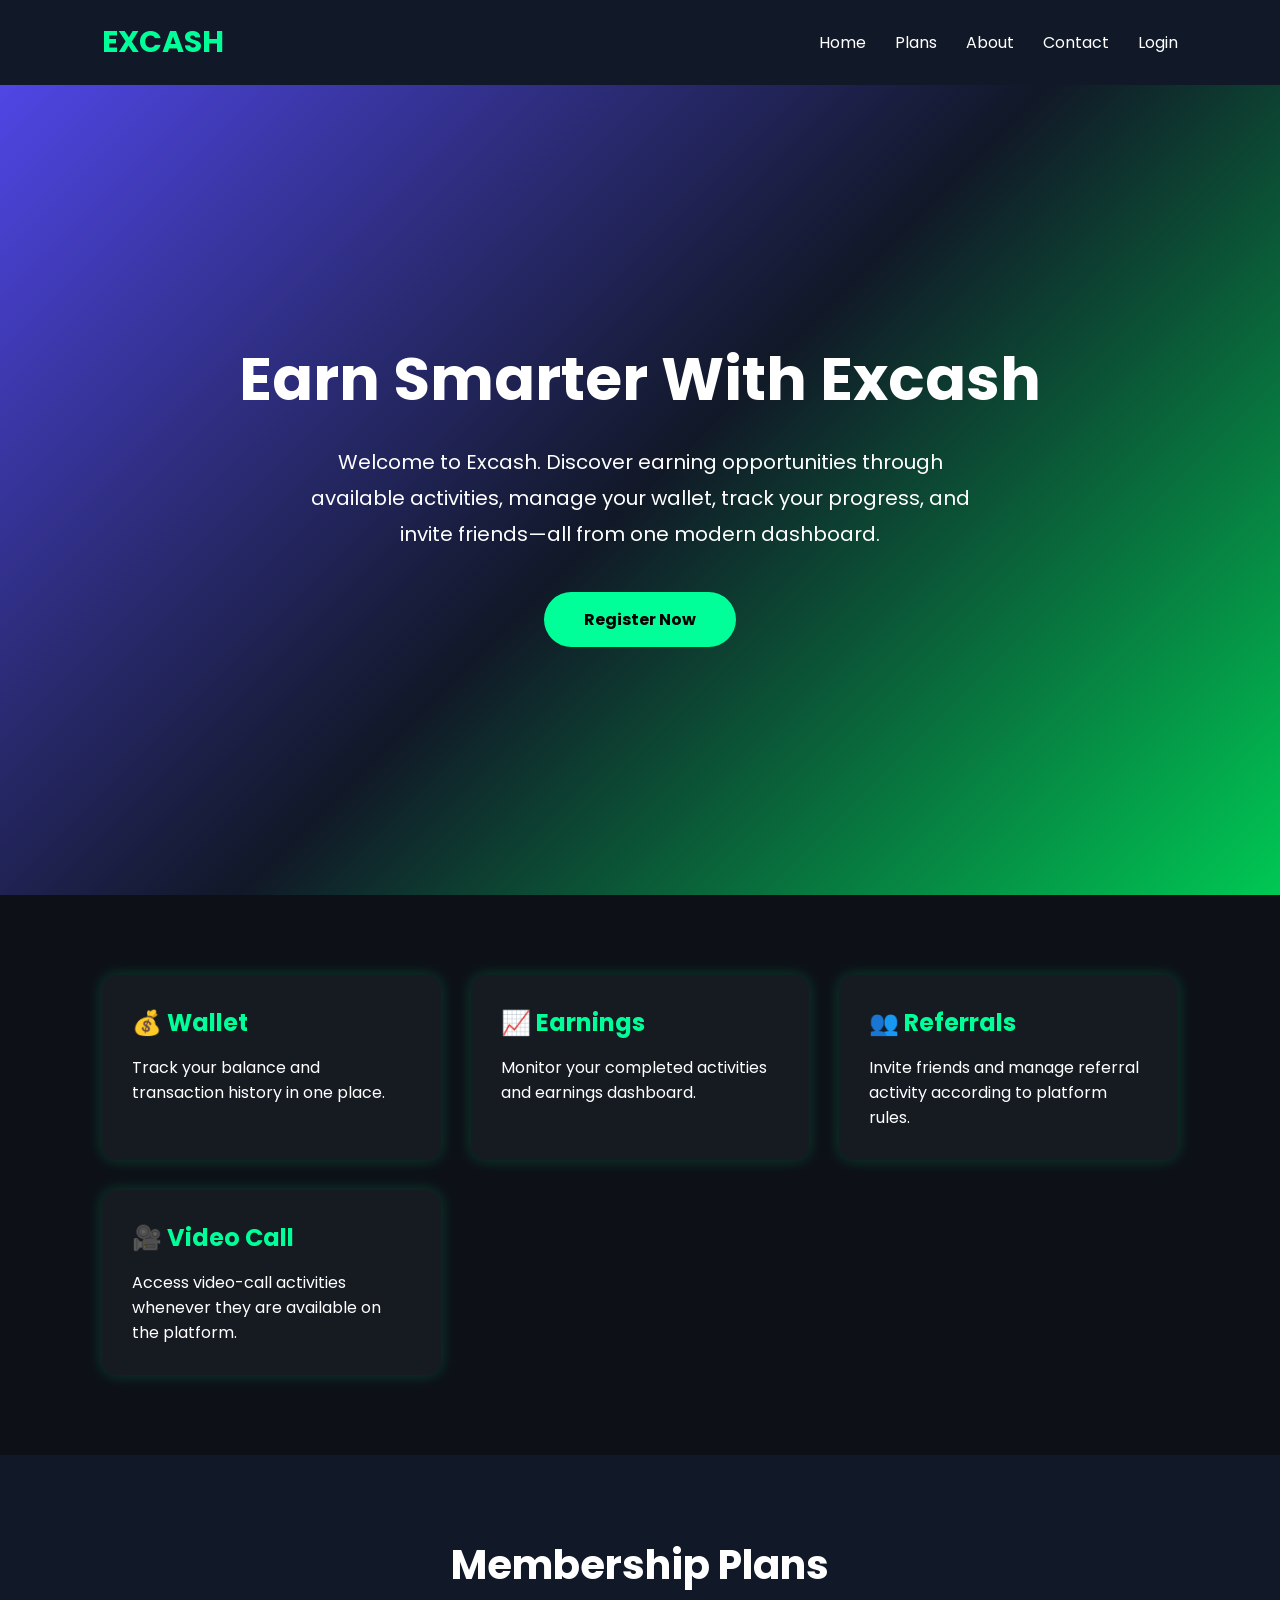
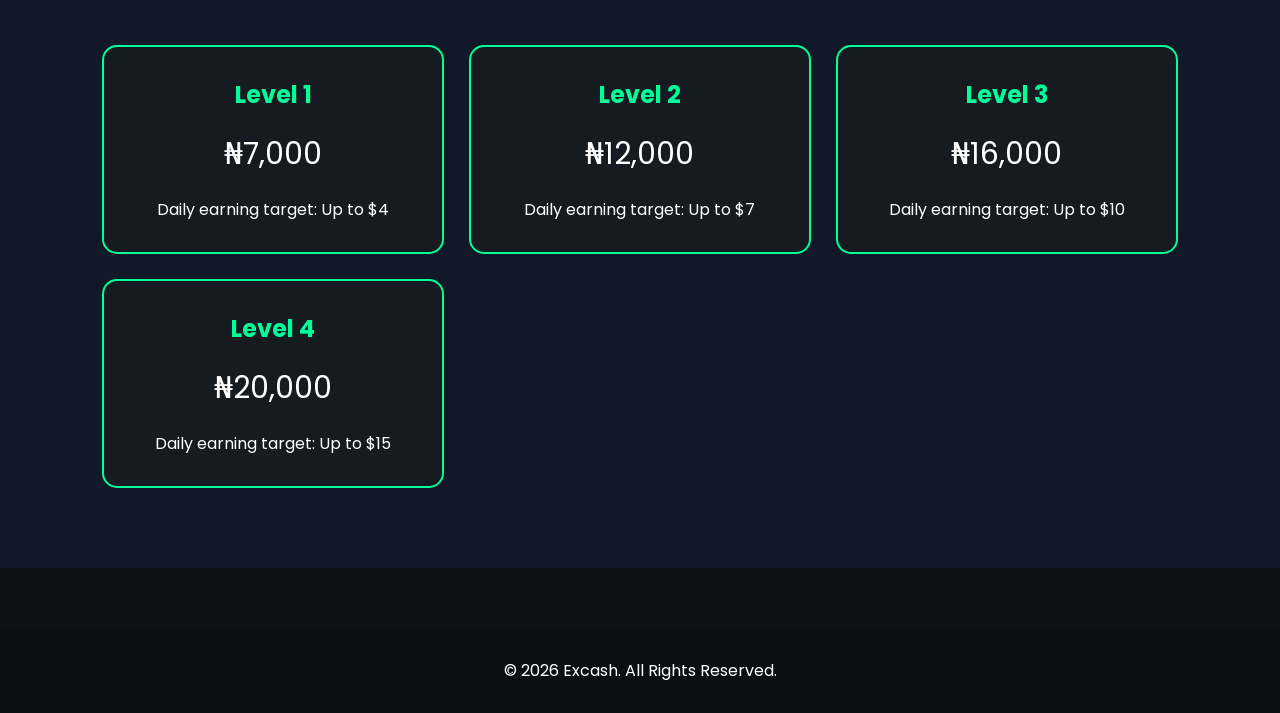
==== index.html @ 69fe3d71 "Remove Firebase and app script includes from index.html Removed Firebase script includes and app scr" ====
<!DOCTYPE html>
<html lang="en">
<head>
<meta charset="UTF-8">
<meta name="viewport" content="width=device-width, initial-scale=1.0">
<title>Excash | Earn Smarter</title>

<link href="https://fonts.googleapis.com/css2?family=Poppins:wght@300;400;600;700&display=swap" rel="stylesheet">

<style>

*{
margin:0;
padding:0;
box-sizing:border-box;
font-family:'Poppins',sans-serif;
}

body{
background:#0d1117;
color:white;
}

header{
display:flex;
justify-content:space-between;
align-items:center;
padding:20px 8%;
background:#111827;
position:sticky;
top:0;
}

.logo{
font-size:30px;
font-weight:700;
color:#00ff99;
}

nav a{
color:white;
text-decoration:none;
margin-left:25px;
transition:.3s;
}

nav a:hover{
color:#00ff99;
}

.hero{

min-height:90vh;

display:flex;

justify-content:center;

align-items:center;

flex-direction:column;

text-align:center;

padding:20px;

background:linear-gradient(135deg,#4f46e5,#111827,#00c853);

}

.hero h1{

font-size:60px;

margin-bottom:20px;

}

.hero p{

max-width:700px;

font-size:20px;

line-height:1.8;

margin-bottom:40px;

}

.btn{

display:inline-block;

padding:15px 40px;

background:#00ff99;

color:black;

border-radius:50px;

text-decoration:none;

font-weight:bold;

transition:.3s;

}

.btn:hover{

transform:scale(1.08);

}

.features{

padding:80px 8%;

display:grid;

grid-template-columns:repeat(auto-fit,minmax(250px,1fr));

gap:30px;

}

.card{

background:#161b22;

padding:30px;

border-radius:15px;

box-shadow:0 0 15px rgba(0,255,153,.2);

transition:.3s;

}

.card:hover{

transform:translateY(-8px);

}

.card h2{

color:#00ff99;

margin-bottom:15px;

}

.plans{

padding:80px 8%;

background:#111827;

}

.title{

text-align:center;

font-size:40px;

margin-bottom:50px;

}

.plan-grid{

display:grid;

grid-template-columns:repeat(auto-fit,minmax(260px,1fr));

gap:25px;

}

.plan{

background:#161b22;

padding:30px;

border-radius:15px;

text-align:center;

border:2px solid #00ff99;

}

.plan h2{

color:#00ff99;

margin-bottom:15px;

}

.price{

font-size:30px;

margin:20px 0;

}

footer{

padding:30px;

text-align:center;

background:#0b0f15;

margin-top:60px;

}

</style>

</head>

<body>

<header>

<div class="logo">EXCASH</div>

<nav>

<a href="#">Home</a>

<a href="#">Plans</a>

<a href="#">About</a>

<a href="#">Contact</a>

<a href="#">Login</a>

</nav>

</header>

<section class="hero">

<h1>Earn Smarter With Excash</h1>

<p>

Welcome to Excash. Discover earning opportunities through available activities, manage your wallet, track your progress, and invite friends—all from one modern dashboard.

</p>

<a class="btn" href="#">Register Now</a>

</section>

<section class="features">

<div class="card">

<h2>💰 Wallet</h2>

<p>Track your balance and transaction history in one place.</p>

</div>

<div class="card">

<h2>📈 Earnings</h2>

<p>Monitor your completed activities and earnings dashboard.</p>

</div>

<div class="card">

<h2>👥 Referrals</h2>

<p>Invite friends and manage referral activity according to platform rules.</p>

</div>

<div class="card">

<h2>🎥 Video Call</h2>

<p>Access video-call activities whenever they are available on the platform.</p>

</div>

</section>

<section class="plans">

<h1 class="title">Membership Plans</h1>

<div class="plan-grid">

<div class="plan">

<h2>Level 1</h2>

<div class="price">₦7,000</div>

<p>Daily earning target: Up to $4</p>

</div>

<div class="plan">

<h2>Level 2</h2>

<div class="price">₦12,000</div>

<p>Daily earning target: Up to $7</p>

</div>

<div class="plan">

<h2>Level 3</h2>

<div class="price">₦16,000</div>

<p>Daily earning target: Up to $10</p>

</div>

<div class="plan">

<h2>Level 4</h2>

<div class="price">₦20,000</div>

<p>Daily earning target: Up to $15</p>

</div>

</div>

</section>

<footer>

<p>© 2026 Excash. All Rights Reserved.</p>

</footer>












  
</body>
</html>
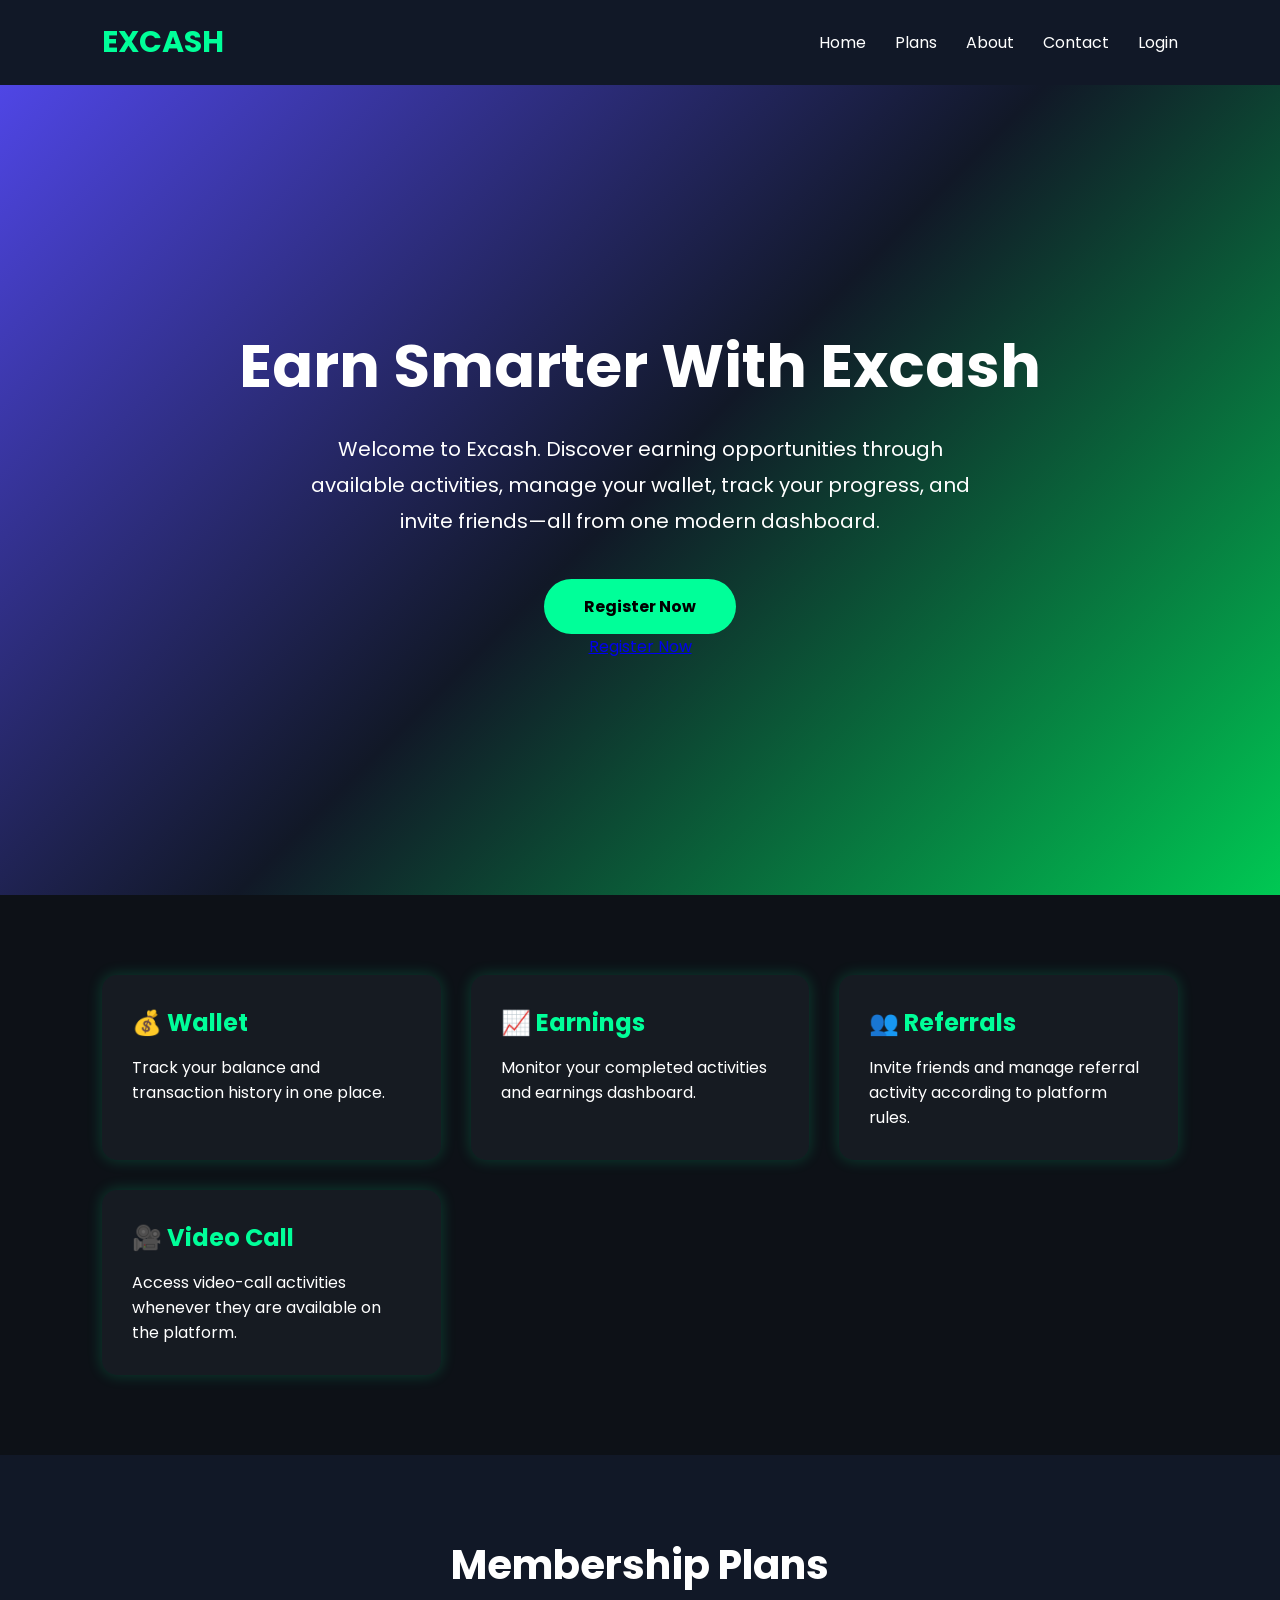
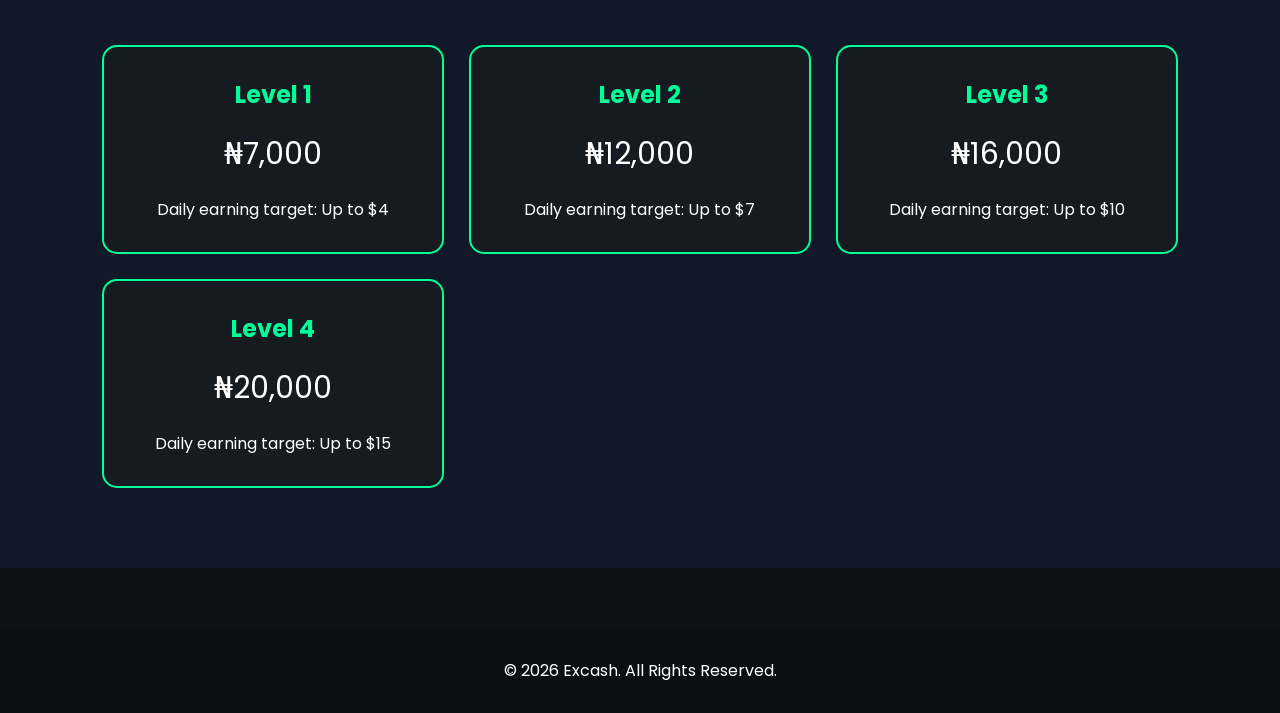
==== commit a647bf27: "Change 'Register Now' link to external registration page Updated the 'Register Now' link to point to" ====
--- a/index.html
+++ b/index.html
@@ -260,7 +260,7 @@
 
 </p>
 
-<a class="btn" href="#">Register Now</a>
+<a class="btn" href="#">Register Now</a><a href="https://yourusername.github.io/excash-register/">Register Now</a>
 
 </section>
 
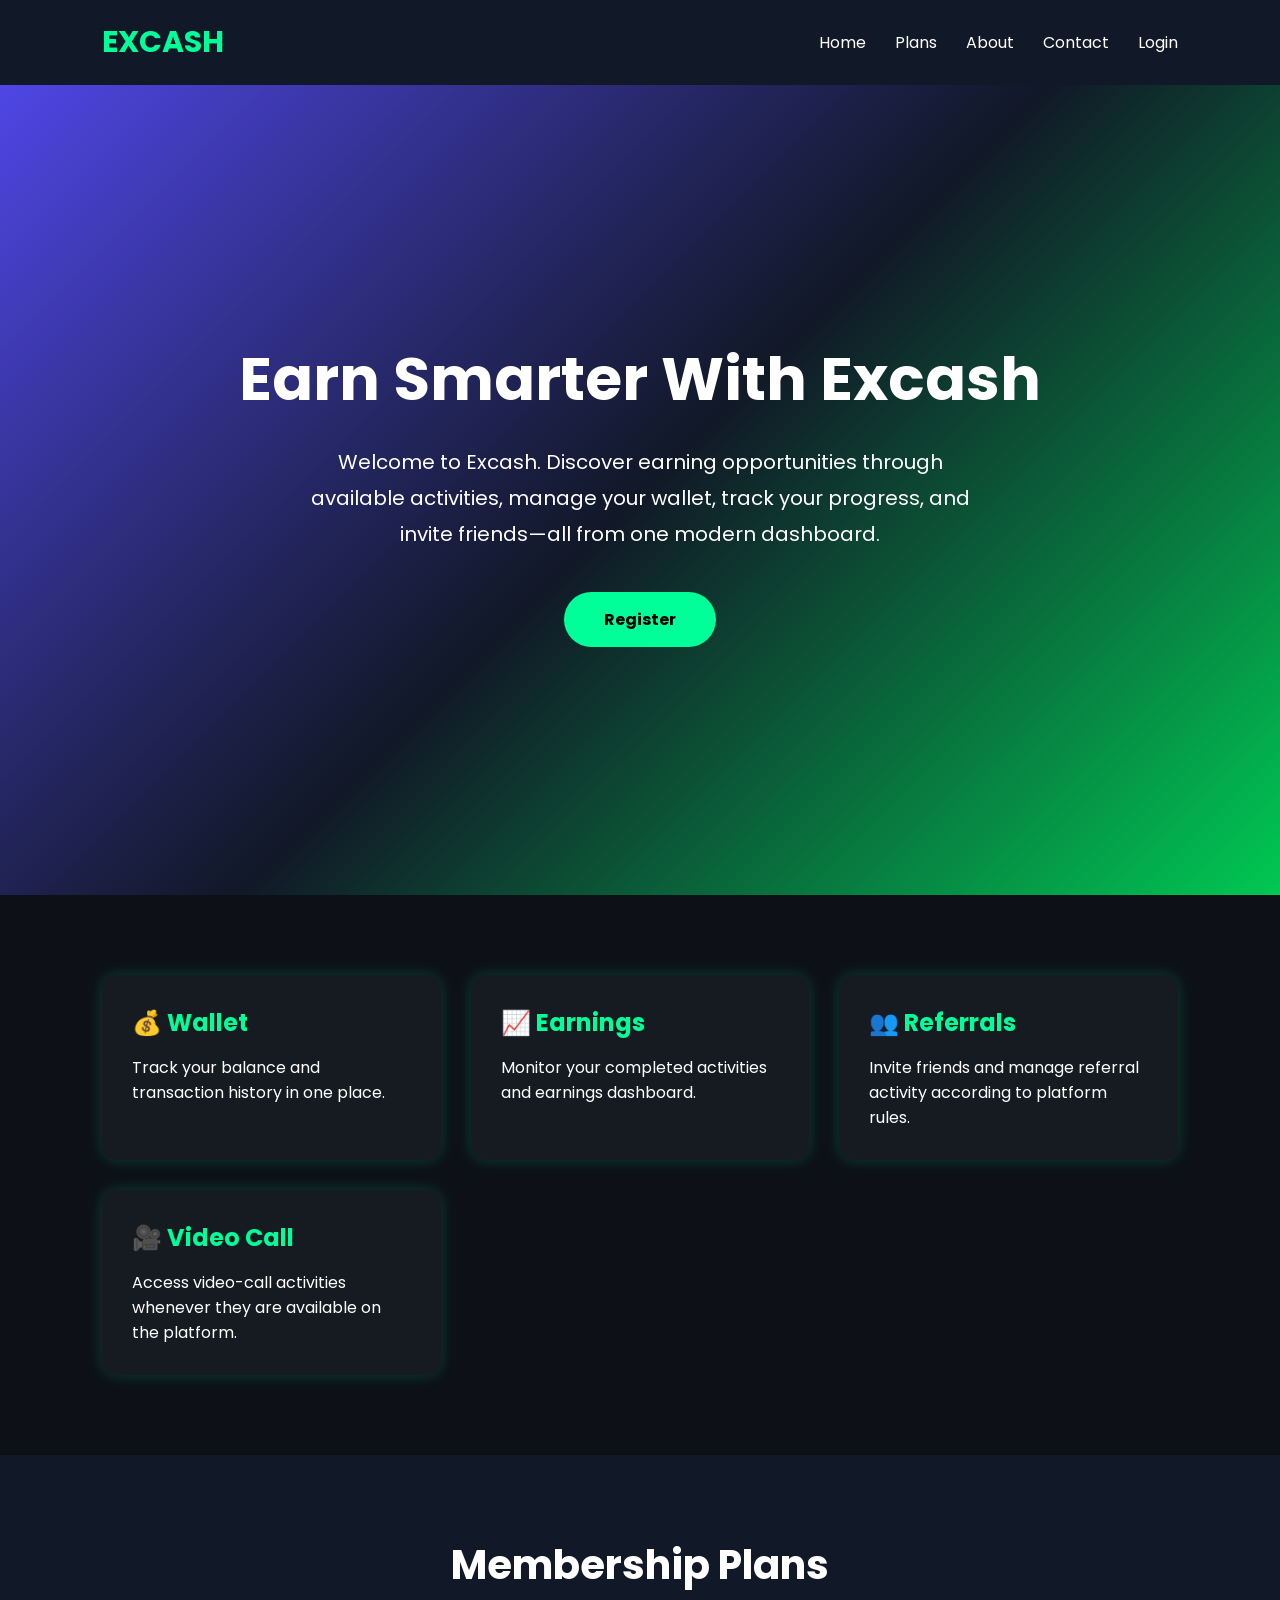
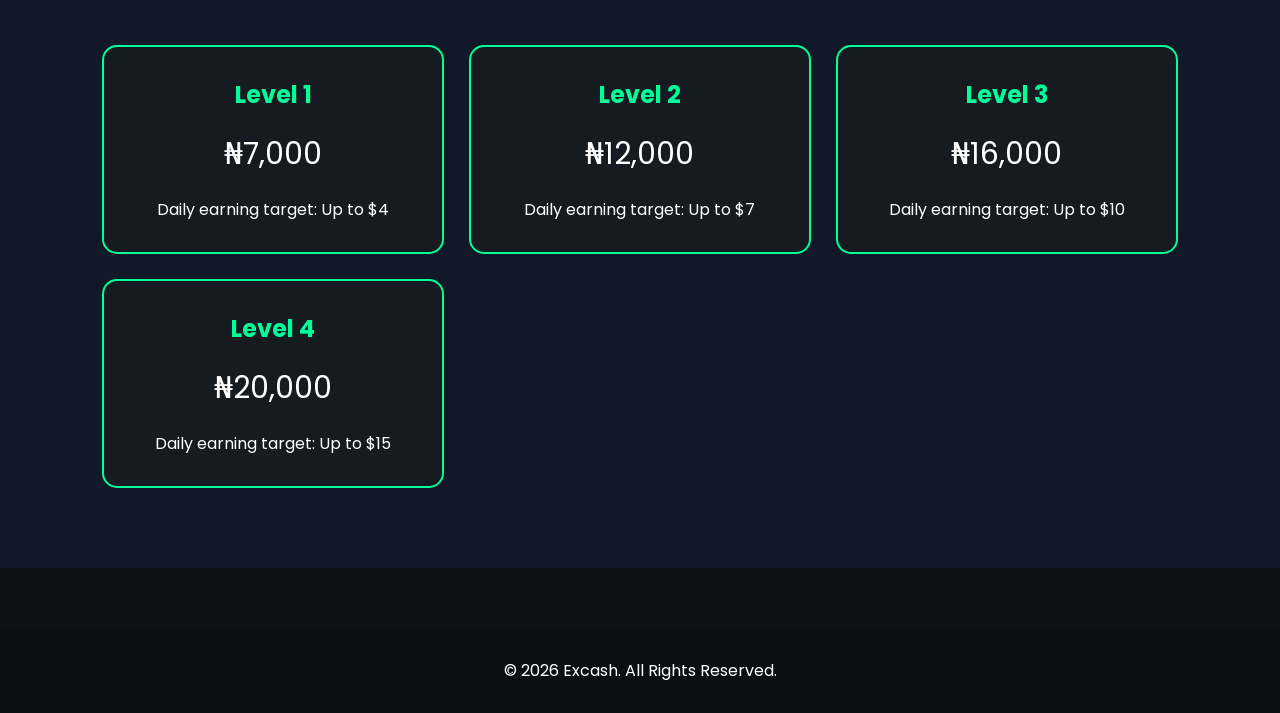
==== commit 691d0050: "Fix duplicate 'Register Now' link in index.html" ====
--- a/index.html
+++ b/index.html
@@ -260,7 +260,7 @@
 
 </p>
 
-<a class="btn" href="#">Register Now</a><a href="https://yourusername.github.io/excash-register/">Register Now</a>
+<a class="btn" href="#">Register</a>
 
 </section>
 
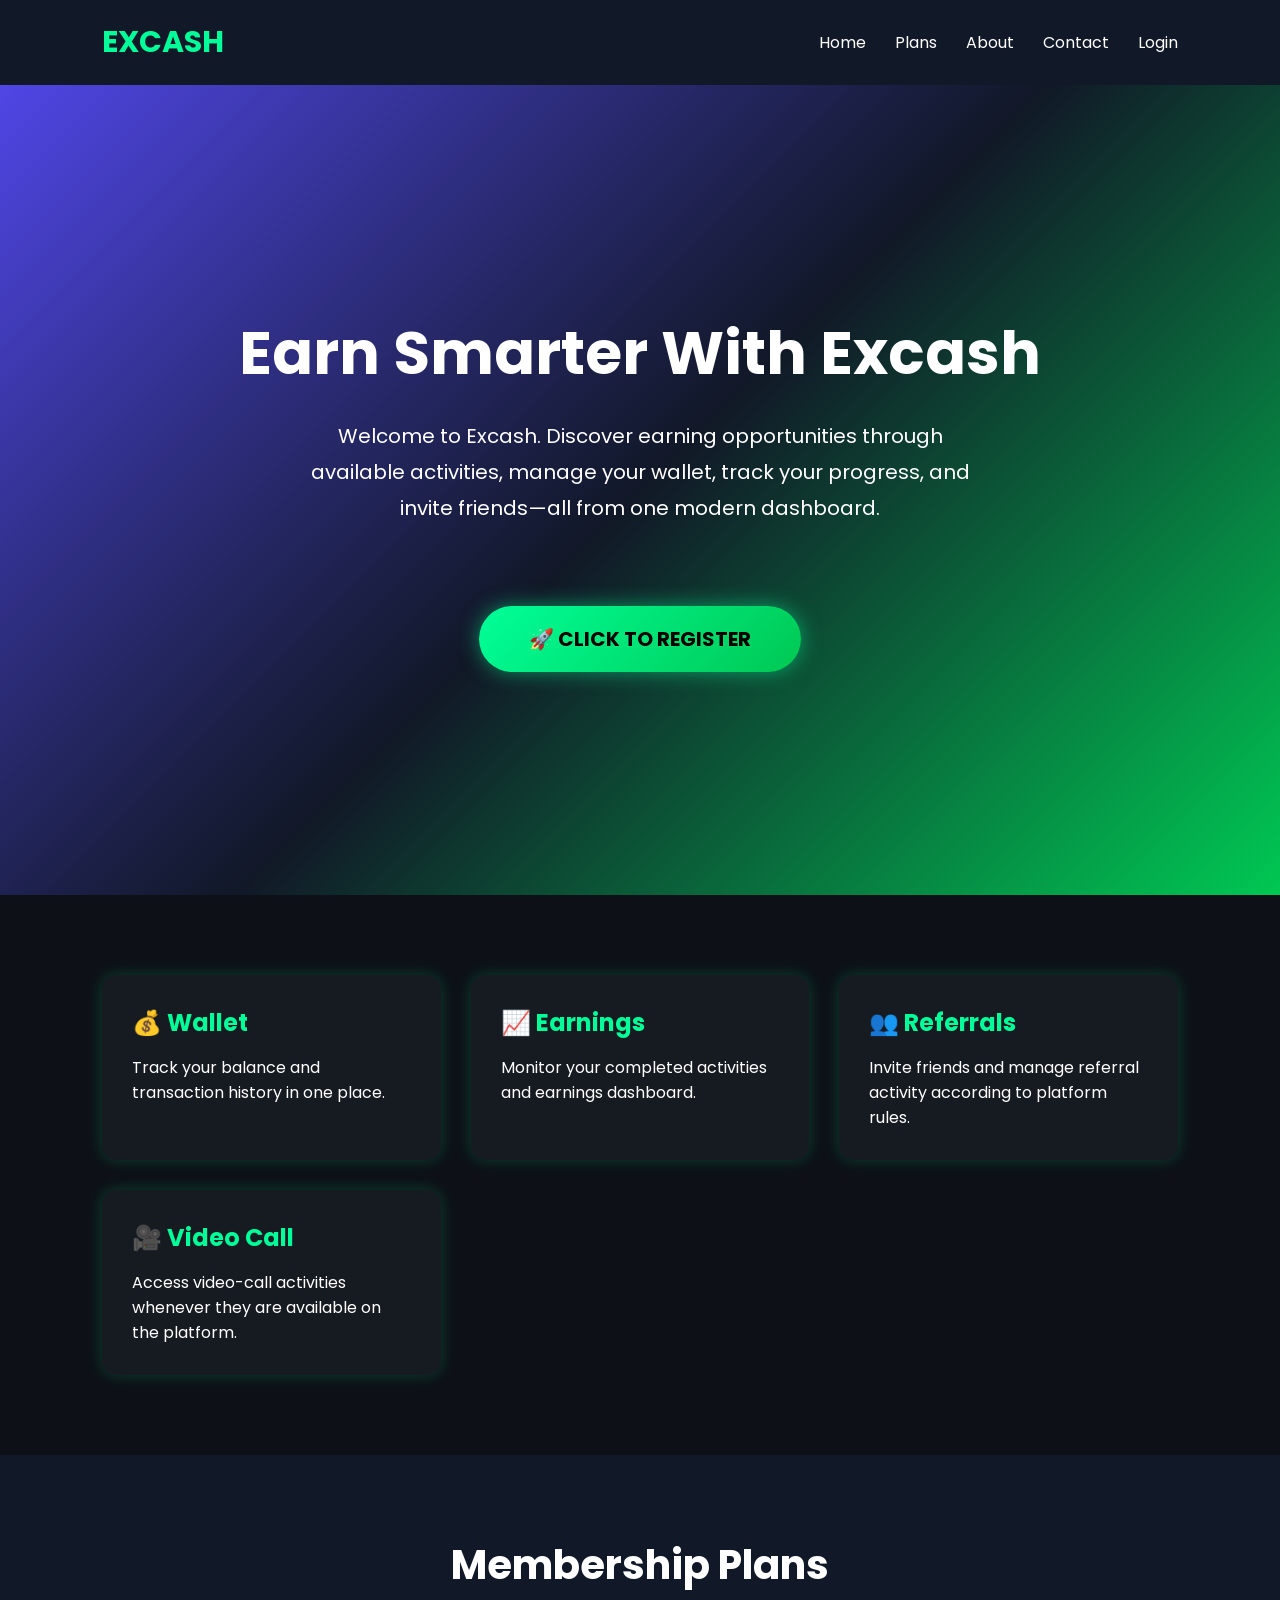
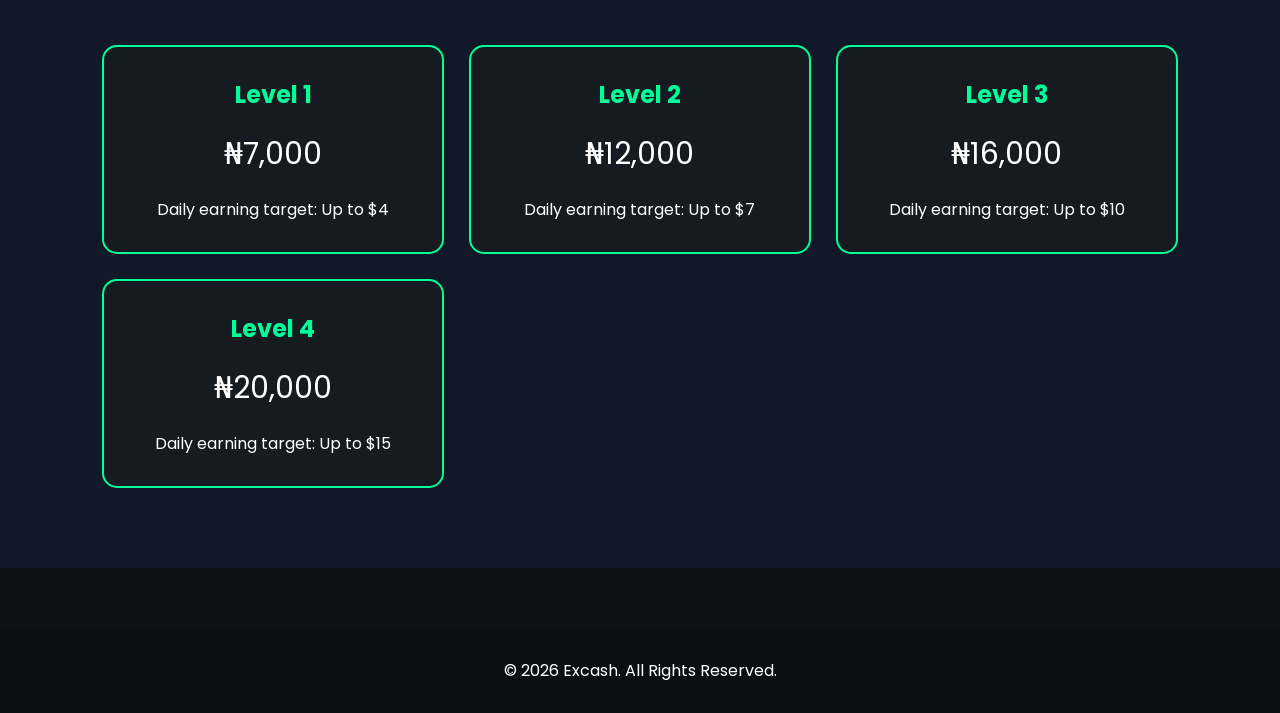
==== commit b46f0c27: "Update index.html" ====
--- a/index.html
+++ b/index.html
@@ -260,7 +260,30 @@
 
 </p>
 
-<a class="btn" href="#">Register</a>
+<div style="text-align:center;margin-top:40px;">
+
+<a href="https://yourusername.github.io/excash-register/">
+
+<button style="
+background:linear-gradient(135deg,#00ff99,#00c853);
+color:#000;
+padding:18px 50px;
+font-size:20px;
+font-weight:bold;
+border:none;
+border-radius:50px;
+cursor:pointer;
+box-shadow:0 0 20px rgba(0,255,153,.5);
+transition:.3s;
+">
+
+🚀 CLICK TO REGISTER
+
+</button>
+
+</a>
+
+</div>
 
 </section>
 
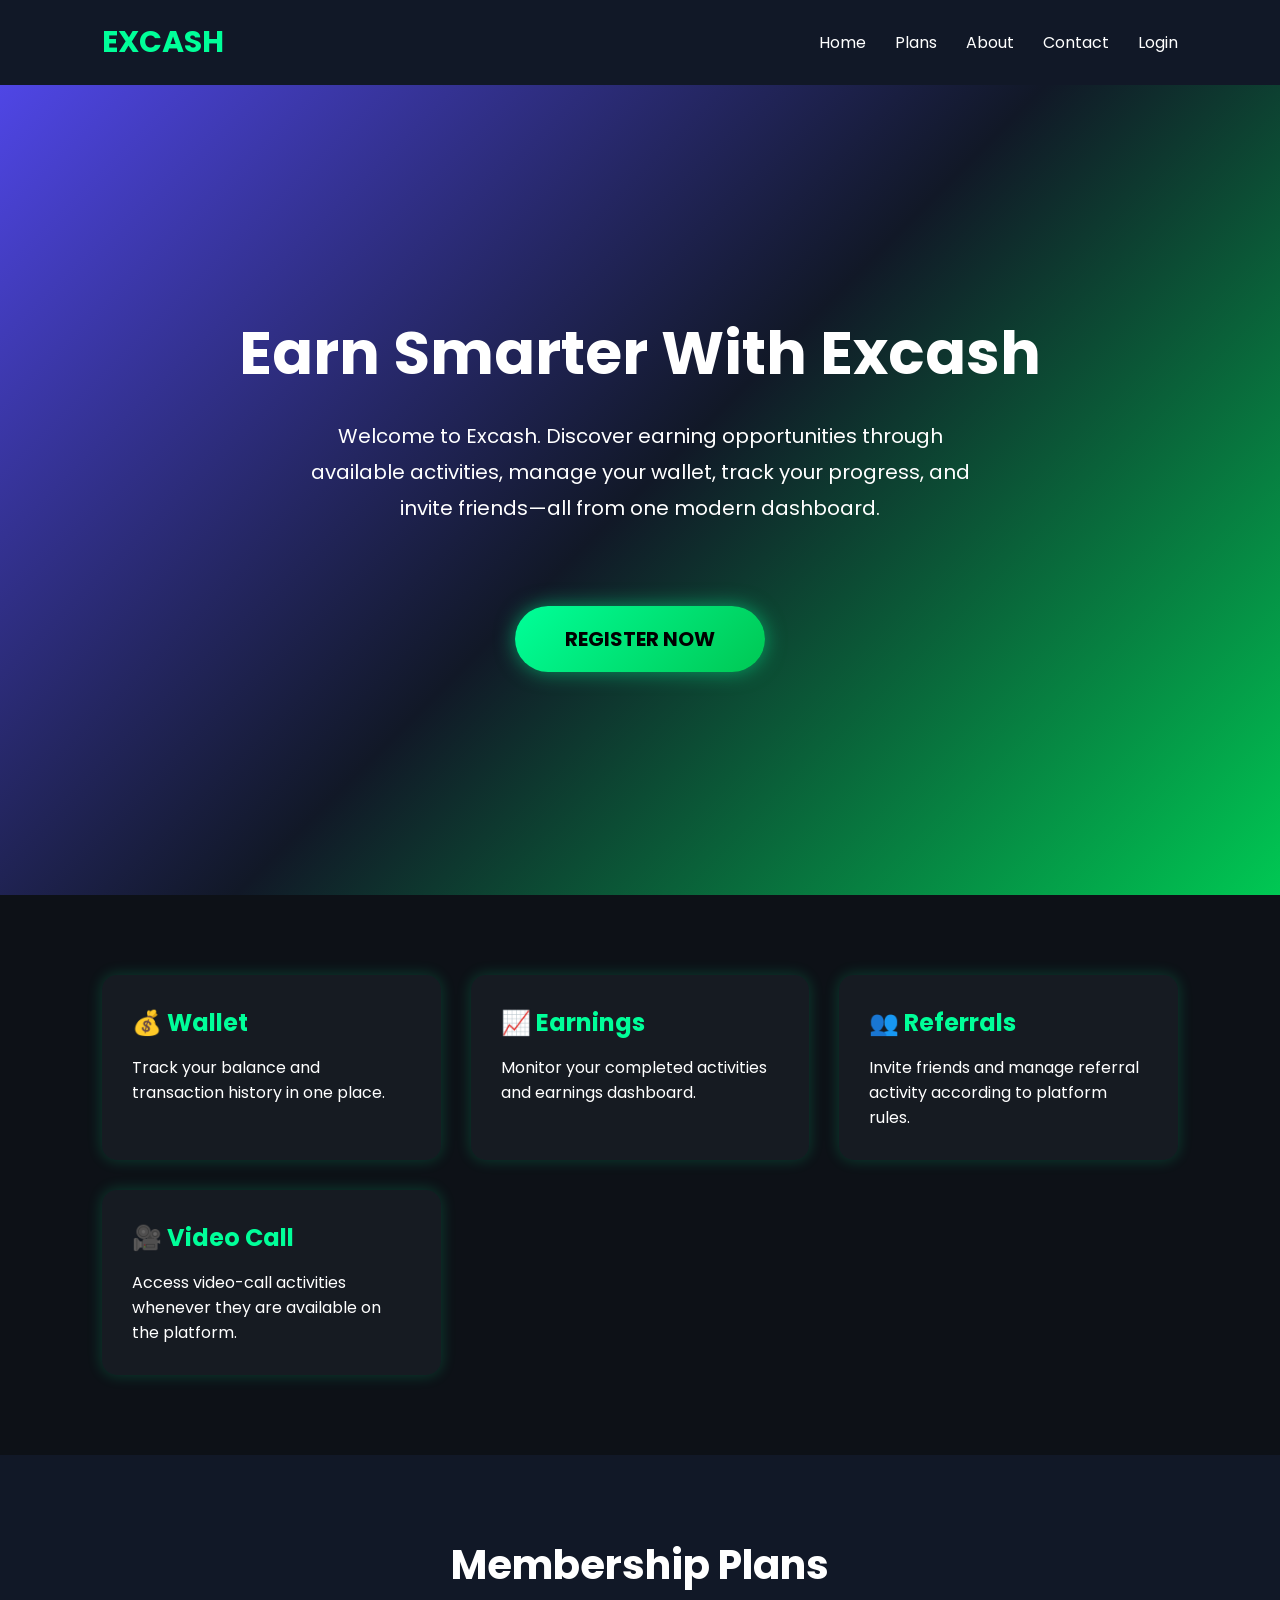
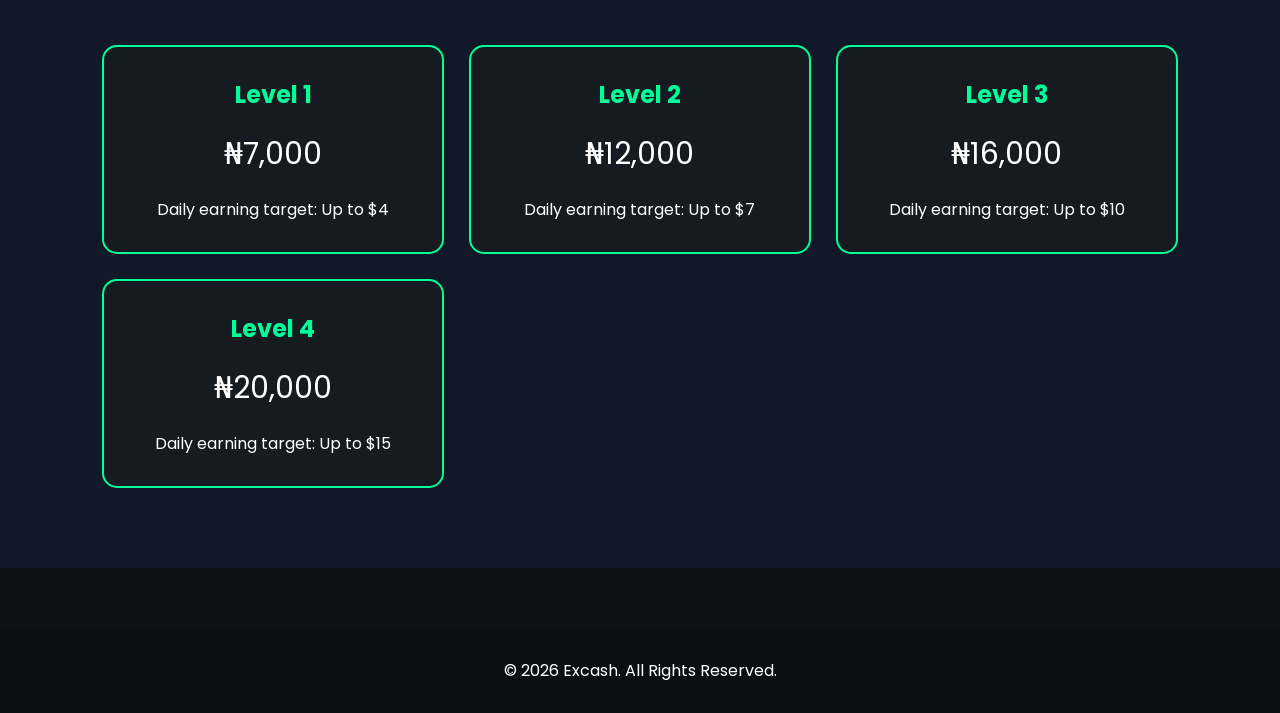
==== commit e0d7709c: "Update registration link and button text" ====
--- a/index.html
+++ b/index.html
@@ -262,7 +262,7 @@
 
 <div style="text-align:center;margin-top:40px;">
 
-<a href="https://yourusername.github.io/excash-register/">
+<a href="https://excash-earn.github.io/register/">
 
 <button style="
 background:linear-gradient(135deg,#00ff99,#00c853);
@@ -277,7 +277,7 @@
 transition:.3s;
 ">
 
-🚀 CLICK TO REGISTER
+REGISTER NOW
 
 </button>
 
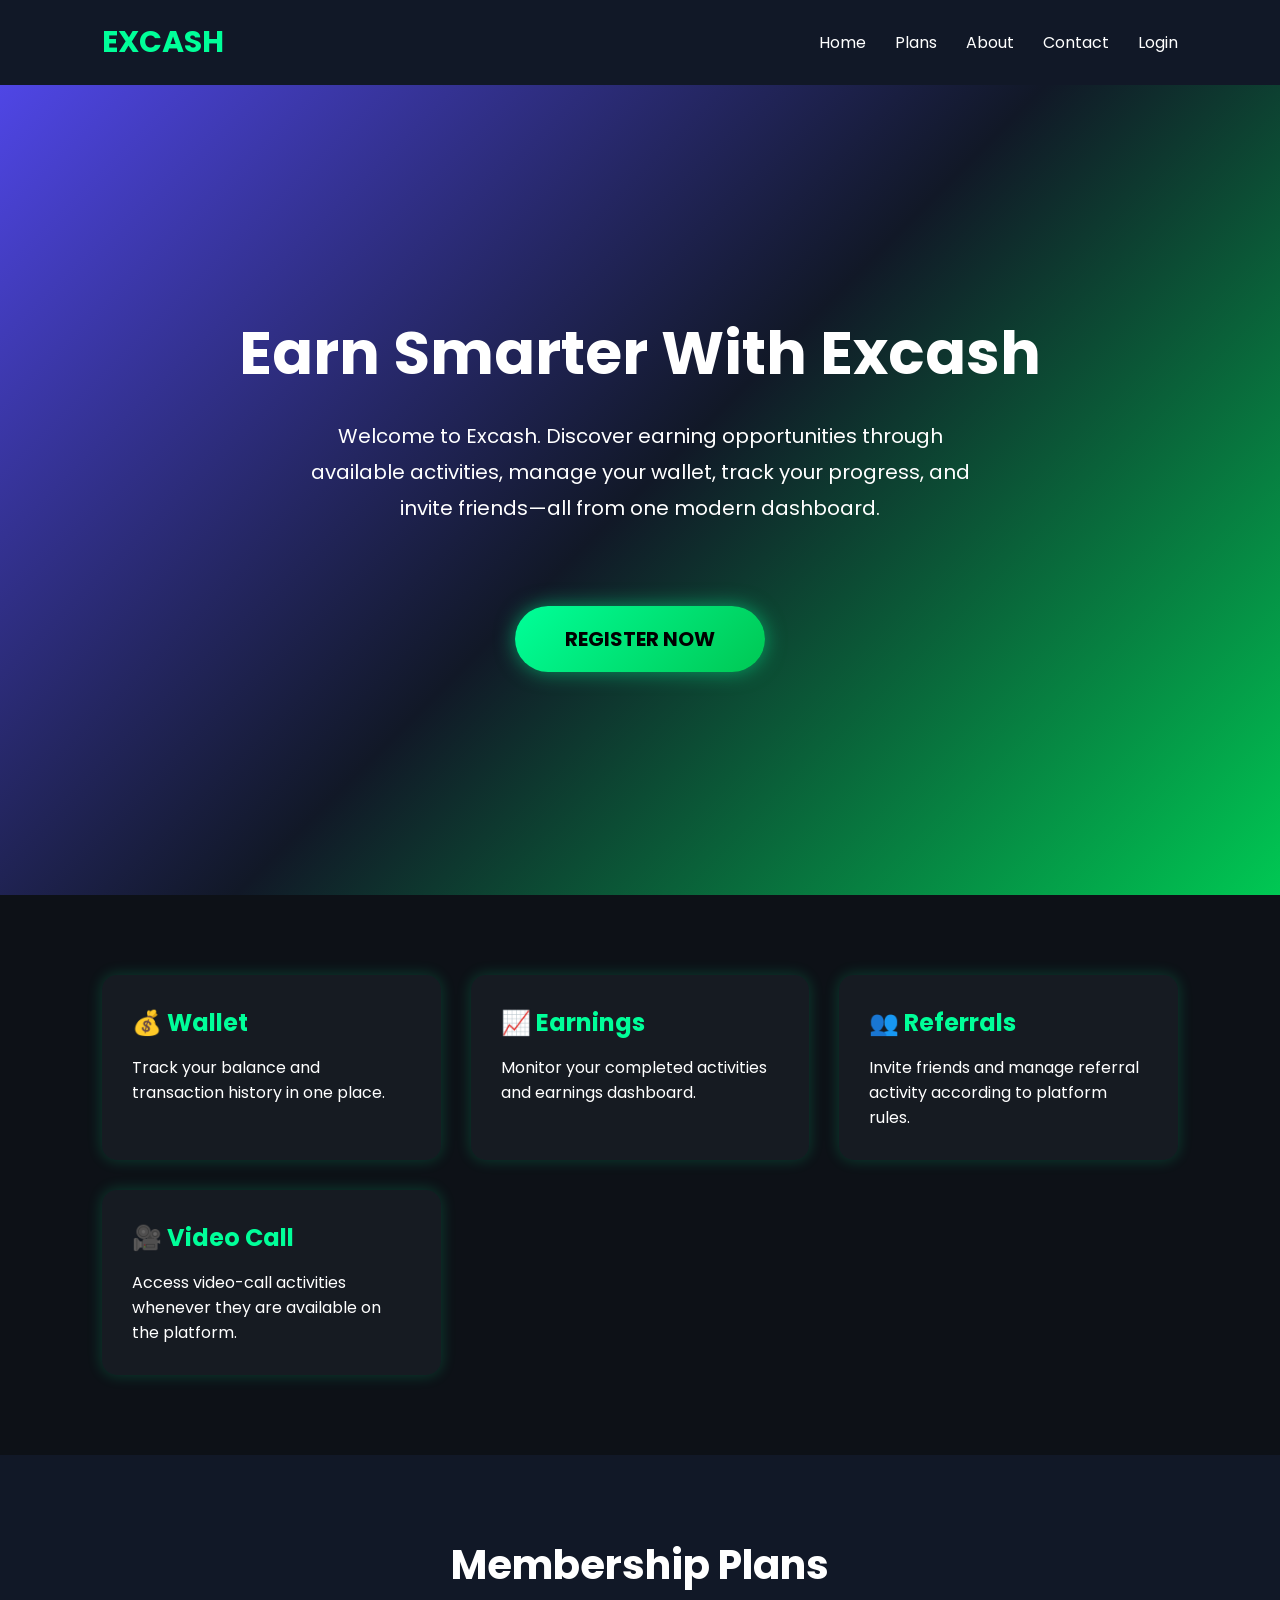
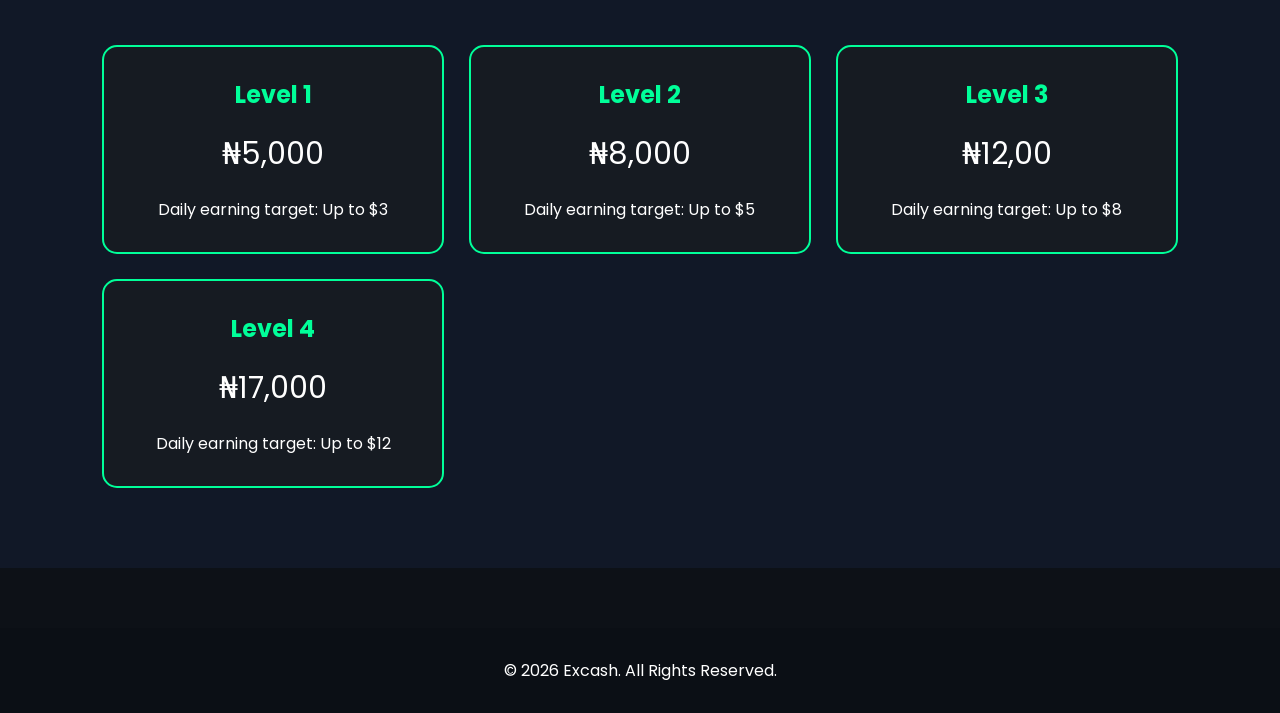
==== commit bb198163: "Modify pricing and earning targets in index.html Updated pricing and daily earning targets for plans" ====
--- a/index.html
+++ b/index.html
@@ -333,9 +333,9 @@
 
 <h2>Level 1</h2>
 
-<div class="price">₦7,000</div>
-
-<p>Daily earning target: Up to $4</p>
+<div class="price">₦5,000</div>
+
+<p>Daily earning target: Up to $3</p>
 
 </div>
 
@@ -343,9 +343,9 @@
 
 <h2>Level 2</h2>
 
-<div class="price">₦12,000</div>
-
-<p>Daily earning target: Up to $7</p>
+<div class="price">₦8,000</div>
+
+<p>Daily earning target: Up to $5</p>
 
 </div>
 
@@ -353,9 +353,9 @@
 
 <h2>Level 3</h2>
 
-<div class="price">₦16,000</div>
-
-<p>Daily earning target: Up to $10</p>
+<div class="price">₦12,00</div>
+
+<p>Daily earning target: Up to $8</p>
 
 </div>
 
@@ -363,9 +363,9 @@
 
 <h2>Level 4</h2>
 
-<div class="price">₦20,000</div>
-
-<p>Daily earning target: Up to $15</p>
+<div class="price">₦17,000</div>
+
+<p>Daily earning target: Up to $12</p>
 
 </div>
 
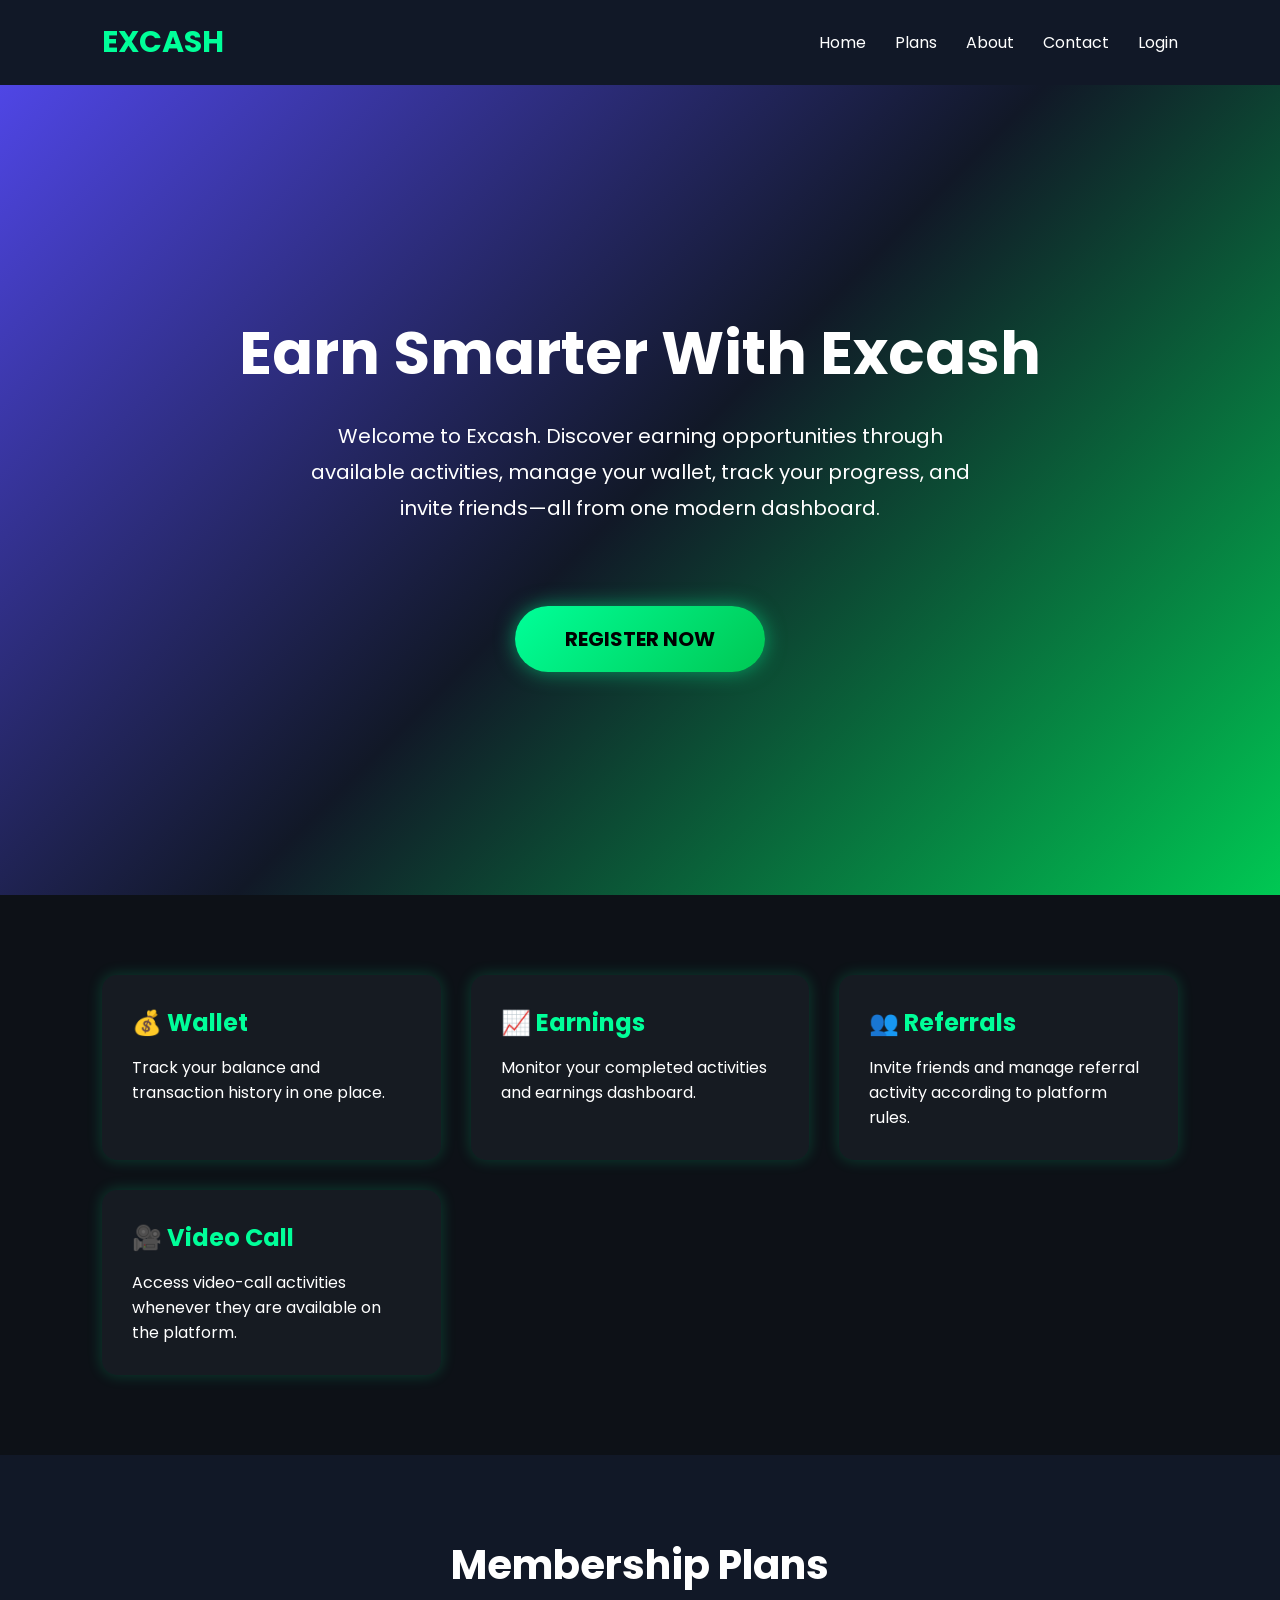
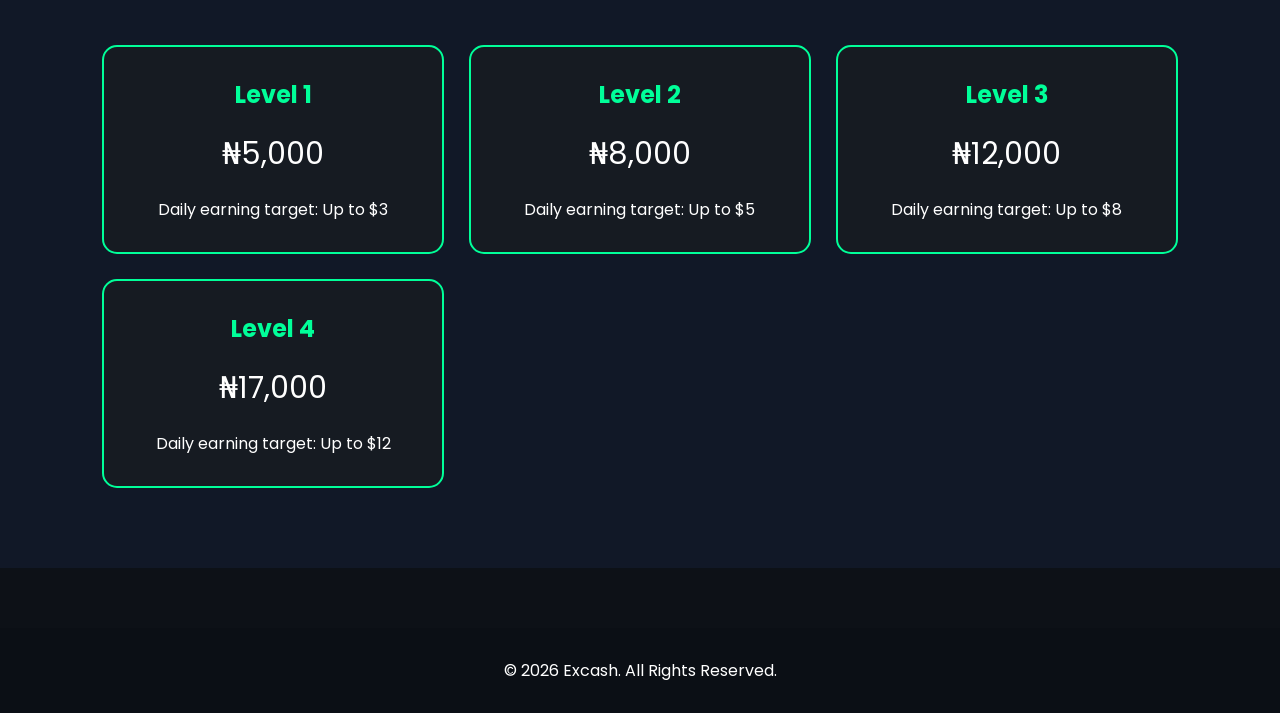
==== commit e37bafdb: "Fix price formatting in Level 3 plan" ====
--- a/index.html
+++ b/index.html
@@ -353,7 +353,7 @@
 
 <h2>Level 3</h2>
 
-<div class="price">₦12,00</div>
+<div class="price">₦12,000</div>
 
 <p>Daily earning target: Up to $8</p>
 
